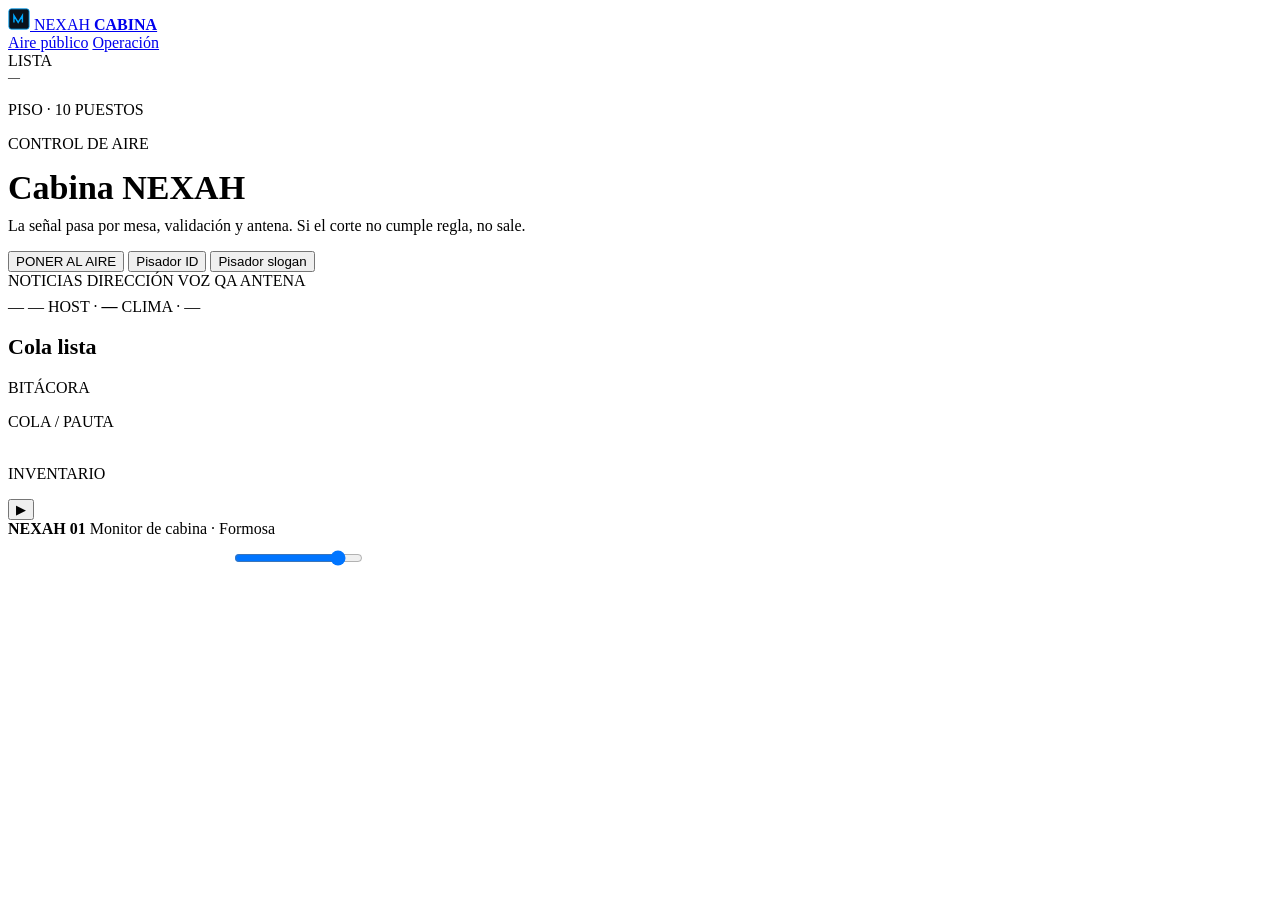
==== cabina.html @ 8bd547fc "Aire publico + cabina: radio profesional con stream 24/7 y pisadores" ====
<!DOCTYPE html>
<html lang="es-AR">
<head>
  <meta charset="utf-8" />
  <meta name="viewport" content="width=device-width, initial-scale=1" />
  <title>NEXAH Cabina — Operación</title>
  <meta name="description" content="Cabina NEXAH. Piso de operación, agentes y control de aire." />
  <link rel="preconnect" href="https://fonts.googleapis.com" />
  <link rel="preconnect" href="https://fonts.gstatic.com" crossorigin />
  <link href="https://fonts.googleapis.com/css2?family=IBM+Plex+Mono:wght@400;500;600&family=Inter:wght@400;500;600;700;800&display=swap" rel="stylesheet" />
  <link rel="stylesheet" href="css/site.css" />
</head>
<body>
  <audio id="stream" preload="none" crossorigin="anonymous"></audio>

  <header class="top">
    <a class="brand" href="index.html">
      <svg width="22" height="22" viewBox="0 0 26 26" aria-hidden="true">
        <rect x="1" y="1" width="24" height="24" rx="3" fill="#0B111A" stroke="#00A8FF"/>
        <path d="M7 17V9l5 8 5-8v8" fill="none" stroke="#00A8FF" stroke-width="1.7"/>
      </svg>
      NEXAH <b>CABINA</b>
    </a>
    <nav class="nav">
      <a href="index.html">Aire público</a>
      <a class="active" href="cabina.html">Operación</a>
    </nav>
    <div class="live-chip mono"><i></i><span id="airState">LISTA</span></div>
    <div class="mono" id="clock" style="font-size:12px;color:var(--muted)">—</div>
  </header>

  <div class="studio">
    <aside class="side">
      <p class="kicker mono">PISO · 10 PUESTOS</p>
      <div id="agents"></div>
    </aside>

    <section class="desk">
      <p class="kicker mono">CONTROL DE AIRE</p>
      <h1 style="font-size:34px;margin:6px 0 10px">Cabina NEXAH</h1>
      <p class="lead" style="margin-top:0">La señal pasa por mesa, validación y antena. Si el corte no cumple regla, no sale.</p>
      <div class="hero-actions">
        <button class="btn btn-play" data-play data-play-label type="button">PONER AL AIRE</button>
        <button class="btn btn-ghost" data-drop="NEXAH Radio. Formosa." type="button">Pisador ID</button>
        <button class="btn btn-ghost" data-drop="La radio está siempre en movimiento." type="button">Pisador slogan</button>
      </div>
      <div class="pipe mono">
        <span>NOTICIAS</span>
        <span>DIRECCIÓN</span>
        <span>VOZ</span>
        <span>QA</span>
        <span class="go">ANTENA</span>
      </div>
      <div class="nowcard" style="min-height:auto;margin:8px 0 16px">
        <div class="meta mono">
          <span id="showRange">—</span>
          <span id="showName">—</span>
          <span>HOST · <b id="showHost">—</b></span>
          <span id="wxBox">CLIMA · —</span>
        </div>
        <h2 id="nowTrack" style="font-size:22px">Cola lista</h2>
        <p class="drop-flag mono" id="dropLine"></p>
      </div>
      <p class="kicker mono">BITÁCORA</p>
      <div class="log mono" id="log"></div>
    </section>

    <aside class="rack">
      <p class="kicker mono">COLA / PAUTA</p>
      <ol id="queue" style="list-style:none;display:flex;flex-direction:column;gap:8px;margin:10px 0 18px"></ol>
      <p class="kicker mono">INVENTARIO</p>
      <div id="inv"></div>
    </aside>
  </div>

  <div class="player">
    <button class="p-btn" data-play data-play-label type="button">▶</button>
    <div class="p-copy">
      <strong>NEXAH 01</strong>
      <span>Monitor de cabina · Formosa</span>
    </div>
    <canvas class="vu" id="vu" width="220" height="28"></canvas>
    <input class="vol" id="vol" type="range" min="0" max="1" step="0.01" value="0.85" />
  </div>

  <script src="js/data.js"></script>
  <script src="js/engine.js"></script>
  <script src="js/cabina.js"></script>
</body>
</html>
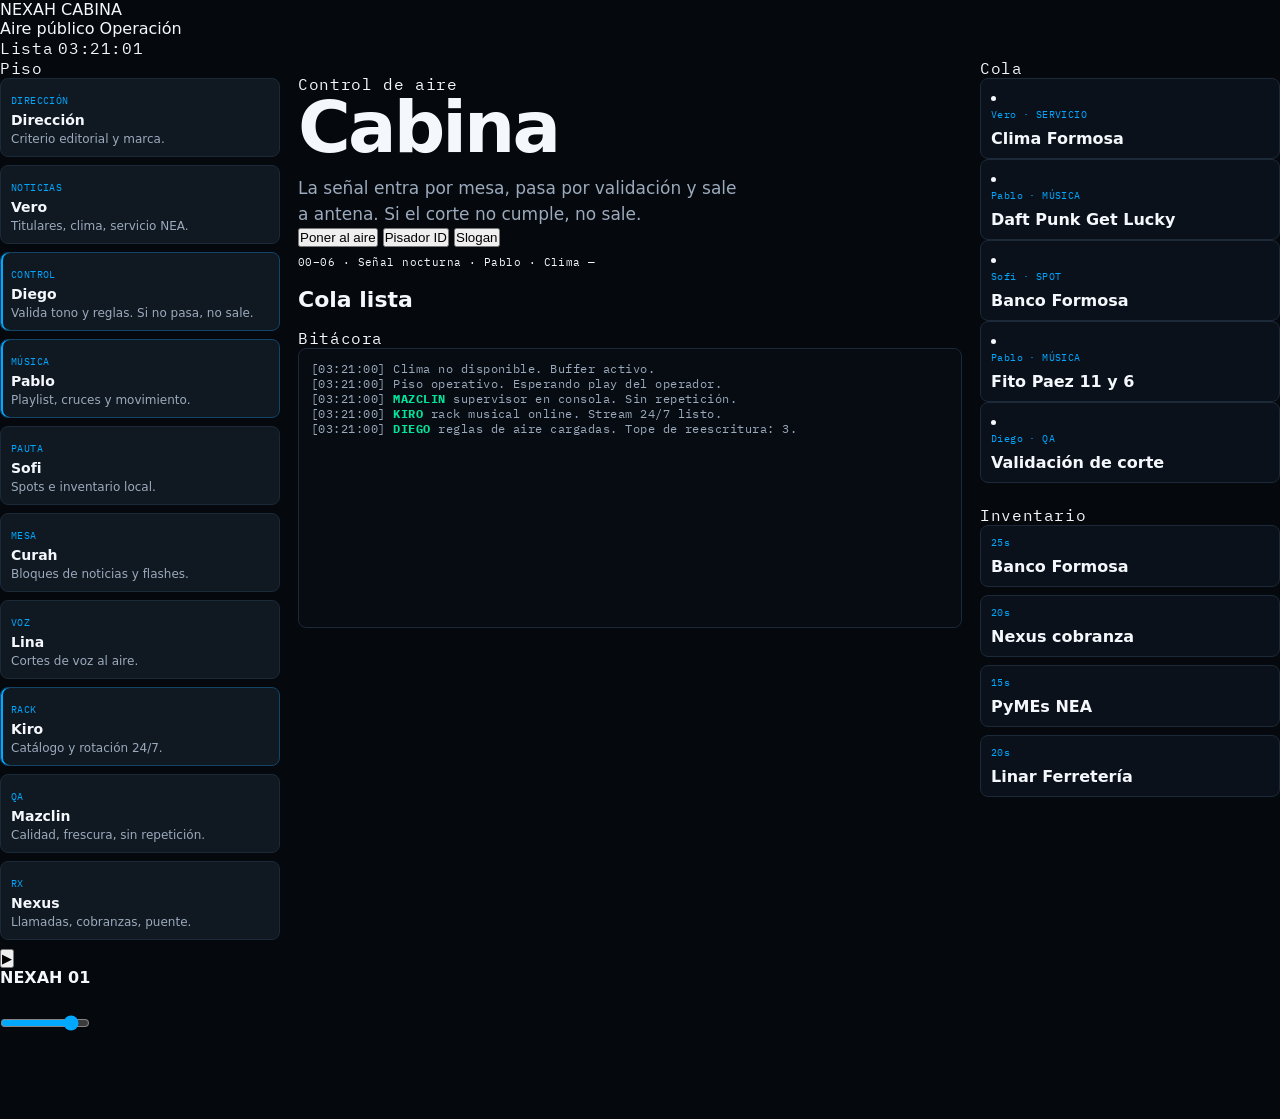
==== commit d2324e07: "Rediseño editorial: split hero, tipografía Syne, cabina de consola" ====
--- a/cabina.html
+++ b/cabina.html
@@ -3,86 +3,61 @@
 <head>
   <meta charset="utf-8" />
   <meta name="viewport" content="width=device-width, initial-scale=1" />
-  <title>NEXAH Cabina — Operación</title>
-  <meta name="description" content="Cabina NEXAH. Piso de operación, agentes y control de aire." />
+  <title>NEXAH Cabina</title>
   <link rel="preconnect" href="https://fonts.googleapis.com" />
   <link rel="preconnect" href="https://fonts.gstatic.com" crossorigin />
-  <link href="https://fonts.googleapis.com/css2?family=IBM+Plex+Mono:wght@400;500;600&family=Inter:wght@400;500;600;700;800&display=swap" rel="stylesheet" />
+  <link href="https://fonts.googleapis.com/css2?family=IBM+Plex+Mono:wght@400;500&family=Instrument+Sans:wght@400;500;600;700&family=Syne:wght@700;800&display=swap" rel="stylesheet" />
   <link rel="stylesheet" href="css/site.css" />
 </head>
 <body>
   <audio id="stream" preload="none" crossorigin="anonymous"></audio>
-
-  <header class="top">
-    <a class="brand" href="index.html">
-      <svg width="22" height="22" viewBox="0 0 26 26" aria-hidden="true">
-        <rect x="1" y="1" width="24" height="24" rx="3" fill="#0B111A" stroke="#00A8FF"/>
-        <path d="M7 17V9l5 8 5-8v8" fill="none" stroke="#00A8FF" stroke-width="1.7"/>
-      </svg>
-      NEXAH <b>CABINA</b>
-    </a>
-    <nav class="nav">
+  <header class="bar">
+    <a class="logo" href="index.html">NEXAH <span>CABINA</span></a>
+    <nav>
       <a href="index.html">Aire público</a>
-      <a class="active" href="cabina.html">Operación</a>
+      <a class="on" href="cabina.html">Operación</a>
     </nav>
-    <div class="live-chip mono"><i></i><span id="airState">LISTA</span></div>
-    <div class="mono" id="clock" style="font-size:12px;color:var(--muted)">—</div>
+    <i class="dot"></i>
+    <span class="mono clock" id="airState">Lista</span>
+    <span class="mono clock" id="clock">—</span>
   </header>
-
   <div class="studio">
-    <aside class="side">
-      <p class="kicker mono">PISO · 10 PUESTOS</p>
+    <aside class="col">
+      <p class="eyebrow mono">Piso</p>
       <div id="agents"></div>
     </aside>
-
-    <section class="desk">
-      <p class="kicker mono">CONTROL DE AIRE</p>
-      <h1 style="font-size:34px;margin:6px 0 10px">Cabina NEXAH</h1>
-      <p class="lead" style="margin-top:0">La señal pasa por mesa, validación y antena. Si el corte no cumple regla, no sale.</p>
-      <div class="hero-actions">
-        <button class="btn btn-play" data-play data-play-label type="button">PONER AL AIRE</button>
-        <button class="btn btn-ghost" data-drop="NEXAH Radio. Formosa." type="button">Pisador ID</button>
-        <button class="btn btn-ghost" data-drop="La radio está siempre en movimiento." type="button">Pisador slogan</button>
+    <section class="col desk">
+      <p class="eyebrow mono">Control de aire</p>
+      <h1>Cabina</h1>
+      <p class="lead">La señal entra por mesa, pasa por validación y sale a antena. Si el corte no cumple, no sale.</p>
+      <div class="row">
+        <button class="btn-air" data-play data-play-label type="button">Poner al aire</button>
+        <button class="chip" data-drop="NEXAH Radio. Formosa." type="button">Pisador ID</button>
+        <button class="chip" data-drop="La radio está siempre en movimiento." type="button">Slogan</button>
       </div>
-      <div class="pipe mono">
-        <span>NOTICIAS</span>
-        <span>DIRECCIÓN</span>
-        <span>VOZ</span>
-        <span>QA</span>
-        <span class="go">ANTENA</span>
-      </div>
-      <div class="nowcard" style="min-height:auto;margin:8px 0 16px">
-        <div class="meta mono">
-          <span id="showRange">—</span>
-          <span id="showName">—</span>
-          <span>HOST · <b id="showHost">—</b></span>
-          <span id="wxBox">CLIMA · —</span>
-        </div>
-        <h2 id="nowTrack" style="font-size:22px">Cola lista</h2>
-        <p class="drop-flag mono" id="dropLine"></p>
-      </div>
-      <p class="kicker mono">BITÁCORA</p>
+      <p class="mono" style="margin:8px 0 18px;font-size:11px;color:var(--mute)">
+        <span id="showRange">—</span> · <span id="showName">—</span> · <span id="showHost">—</span> · <span id="wxBox">Clima —</span>
+      </p>
+      <h2 id="nowTrack" style="font-size:22px;margin-bottom:16px">Cola lista</h2>
+      <p class="eyebrow mono">Bitácora</p>
       <div class="log mono" id="log"></div>
     </section>
-
-    <aside class="rack">
-      <p class="kicker mono">COLA / PAUTA</p>
-      <ol id="queue" style="list-style:none;display:flex;flex-direction:column;gap:8px;margin:10px 0 18px"></ol>
-      <p class="kicker mono">INVENTARIO</p>
+    <aside class="col">
+      <p class="eyebrow mono">Cola</p>
+      <div id="queue"></div>
+      <p class="eyebrow mono" style="margin-top:22px">Inventario</p>
       <div id="inv"></div>
     </aside>
   </div>
-
-  <div class="player">
-    <button class="p-btn" data-play data-play-label type="button">▶</button>
-    <div class="p-copy">
+  <div class="dock">
+    <button class="dock-play" data-play data-play-label type="button">▶</button>
+    <div>
       <strong>NEXAH 01</strong>
-      <span>Monitor de cabina · Formosa</span>
+      <span id="dropLine"></span>
     </div>
-    <canvas class="vu" id="vu" width="220" height="28"></canvas>
+    <canvas id="vu" width="240" height="22"></canvas>
     <input class="vol" id="vol" type="range" min="0" max="1" step="0.01" value="0.85" />
   </div>
-
   <script src="js/data.js"></script>
   <script src="js/engine.js"></script>
   <script src="js/cabina.js"></script>
--- a/css/site.css
+++ b/css/site.css
@@ -0,0 +1,107 @@
+:root {
+  --bg: #05080D;
+  --surface: #0B111A;
+  --raised: #101822;
+  --border: #1B2938;
+  --text: #F4F8FC;
+  --muted: #9BAABC;
+  --dim: #647487;
+  --blue: #00A8FF;
+  --green: #00E59B;
+  --danger: #FF4D5E;
+  --warn: #FFB020;
+}
+* { box-sizing: border-box; margin: 0; padding: 0; }
+html, body { background: var(--bg); color: var(--text); font-family: Inter, system-ui, sans-serif; }
+body { min-height: 100vh; padding-bottom: 84px; }
+a { color: inherit; text-decoration: none; }
+img { max-width: 100%; display: block; }
+.mono { font-family: "IBM Plex Mono", ui-monospace, monospace; letter-spacing: .04em; }
+.wrap { width: min(1180px, calc(100% - 32px)); margin: 0 auto; }
+.top {
+  position: sticky; top: 0; z-index: 20;
+  display: flex; align-items: center; gap: 24px;
+  height: 64px; padding: 0 20px;
+  background: rgba(5,8,13,.92); backdrop-filter: blur(12px);
+  border-bottom: 1px solid var(--border);
+}
+.brand { display: flex; align-items: center; gap: 10px; font-weight: 700; }
+.brand b { color: var(--blue); font-weight: 700; }
+.nav { display: flex; gap: 22px; margin-left: auto; font-size: 13px; color: var(--muted); }
+.nav a:hover, .nav a.active { color: var(--text); }
+.live-chip { display: flex; align-items: center; gap: 8px; font-size: 11px; color: var(--green); }
+.live-chip i {
+  width: 8px; height: 8px; border-radius: 50%; background: var(--green);
+  box-shadow: 0 0 0 0 rgba(0,229,155,.6); animation: pulse 1.6s infinite;
+}
+body:not(.is-live) .live-chip { color: var(--muted); }
+body:not(.is-live) .live-chip i { background: var(--dim); animation: none; box-shadow: none; }
+@keyframes pulse { 70% { box-shadow: 0 0 0 8px transparent; } }
+.hero { display: grid; grid-template-columns: 1.2fr .8fr; gap: 28px; padding: 36px 0 28px; }
+.kicker { color: var(--blue); font-size: 11px; margin-bottom: 10px; }
+h1 { font-size: clamp(36px, 6vw, 72px); line-height: .92; letter-spacing: -.04em; }
+.lead { color: var(--muted); font-size: 17px; line-height: 1.5; max-width: 42ch; margin-top: 16px; }
+.hero-actions { display: flex; gap: 10px; margin-top: 22px; }
+.btn { border: 0; cursor: pointer; border-radius: 6px; padding: 12px 16px; font-weight: 650; font-size: 13px; }
+.btn-play { background: var(--blue); color: #041018; }
+.btn-ghost { background: transparent; color: var(--text); border: 1px solid var(--border); }
+.nowcard {
+  background: var(--surface); border: 1px solid var(--border); border-radius: 10px;
+  padding: 18px; min-height: 280px; display: flex; flex-direction: column; gap: 14px;
+}
+.art {
+  height: 160px; border-radius: 8px; overflow: hidden;
+  background: linear-gradient(135deg, #0b2233, #071018 60%, #123); position: relative;
+}
+.art img { width: 100%; height: 100%; object-fit: cover; opacity: .85; }
+.art .badge {
+  position: absolute; left: 10px; top: 10px; background: #041018cc; border: 1px solid var(--border);
+  font-size: 10px; padding: 4px 7px; border-radius: 4px; color: var(--green);
+}
+.nowcard h2 { font-size: 26px; letter-spacing: -.03em; }
+.meta { color: var(--muted); font-size: 12px; display: flex; gap: 12px; flex-wrap: wrap; }
+.strip { display: grid; grid-template-columns: repeat(6, 1fr); gap: 8px; padding: 8px 0 28px; }
+.slot { background: var(--surface); border: 1px solid var(--border); border-radius: 8px; padding: 12px; }
+.slot.active { border-color: var(--blue); }
+.slot small { color: var(--dim); font-size: 10px; }
+.slot b { display: block; margin: 6px 0 2px; font-size: 13px; }
+.slot span { color: var(--muted); font-size: 12px; }
+.sec { padding: 18px 0 34px; }
+.sec h3 { font-size: 22px; margin: 6px 0 16px; }
+.grid { display: grid; grid-template-columns: repeat(4, 1fr); gap: 12px; }
+.card { background: var(--surface); border: 1px solid var(--border); border-radius: 8px; padding: 16px; }
+.card .tag { color: var(--blue); font-size: 10px; margin-bottom: 8px; }
+.card p { color: var(--muted); font-size: 13px; line-height: 1.45; margin-top: 8px; }
+.player {
+  position: fixed; left: 0; right: 0; bottom: 0; z-index: 30;
+  height: 76px; display: flex; align-items: center; gap: 16px;
+  padding: 0 18px; background: #070b12; border-top: 1px solid var(--border);
+}
+.p-btn { width: 46px; height: 46px; border-radius: 8px; border: 0; background: var(--blue); color: #041018; font-weight: 800; cursor: pointer; }
+.p-copy strong { display: block; font-size: 14px; }
+.p-copy span { color: var(--muted); font-size: 12px; }
+.vu { margin-left: auto; }
+#vu { width: 220px; height: 28px; display: block; }
+.vol { width: 90px; accent-color: var(--blue); }
+.drop-flag { color: var(--warn); font-size: 11px; min-width: 180px; }
+.studio { display: grid; grid-template-columns: 280px 1fr 300px; min-height: calc(100vh - 140px); }
+.side, .rack { background: var(--surface); border-right: 1px solid var(--border); padding: 16px; }
+.rack { border-right: 0; border-left: 1px solid var(--border); }
+.desk { padding: 16px 18px; }
+.agent { border: 1px solid var(--border); border-radius: 8px; padding: 10px; margin-bottom: 8px; background: var(--raised); }
+.agent.on { border-color: #146; box-shadow: inset 2px 0 0 var(--blue); }
+.agent code { color: var(--blue); font-size: 10px; }
+.agent h4 { font-size: 14px; margin: 4px 0; }
+.agent p { color: var(--muted); font-size: 12px; }
+.log { height: 280px; overflow: auto; background: #070b12; border: 1px solid var(--border); border-radius: 8px; padding: 12px; font-size: 12px; color: var(--muted); }
+.log b { color: var(--green); }
+.pipe { display: flex; gap: 8px; margin: 14px 0; flex-wrap: wrap; }
+.pipe span { border: 1px solid var(--border); border-radius: 99px; padding: 6px 10px; font-size: 11px; color: var(--muted); }
+.pipe span.go { color: var(--green); border-color: #145; }
+footer { border-top: 1px solid var(--border); color: var(--dim); font-size: 12px; padding: 22px 0 30px; display: flex; justify-content: space-between; }
+@media (max-width: 980px) {
+  .hero, .studio, .grid, .strip { grid-template-columns: 1fr; }
+  .nav { display: none; }
+  #vu { width: 120px; }
+  .player { gap: 10px; }
+}
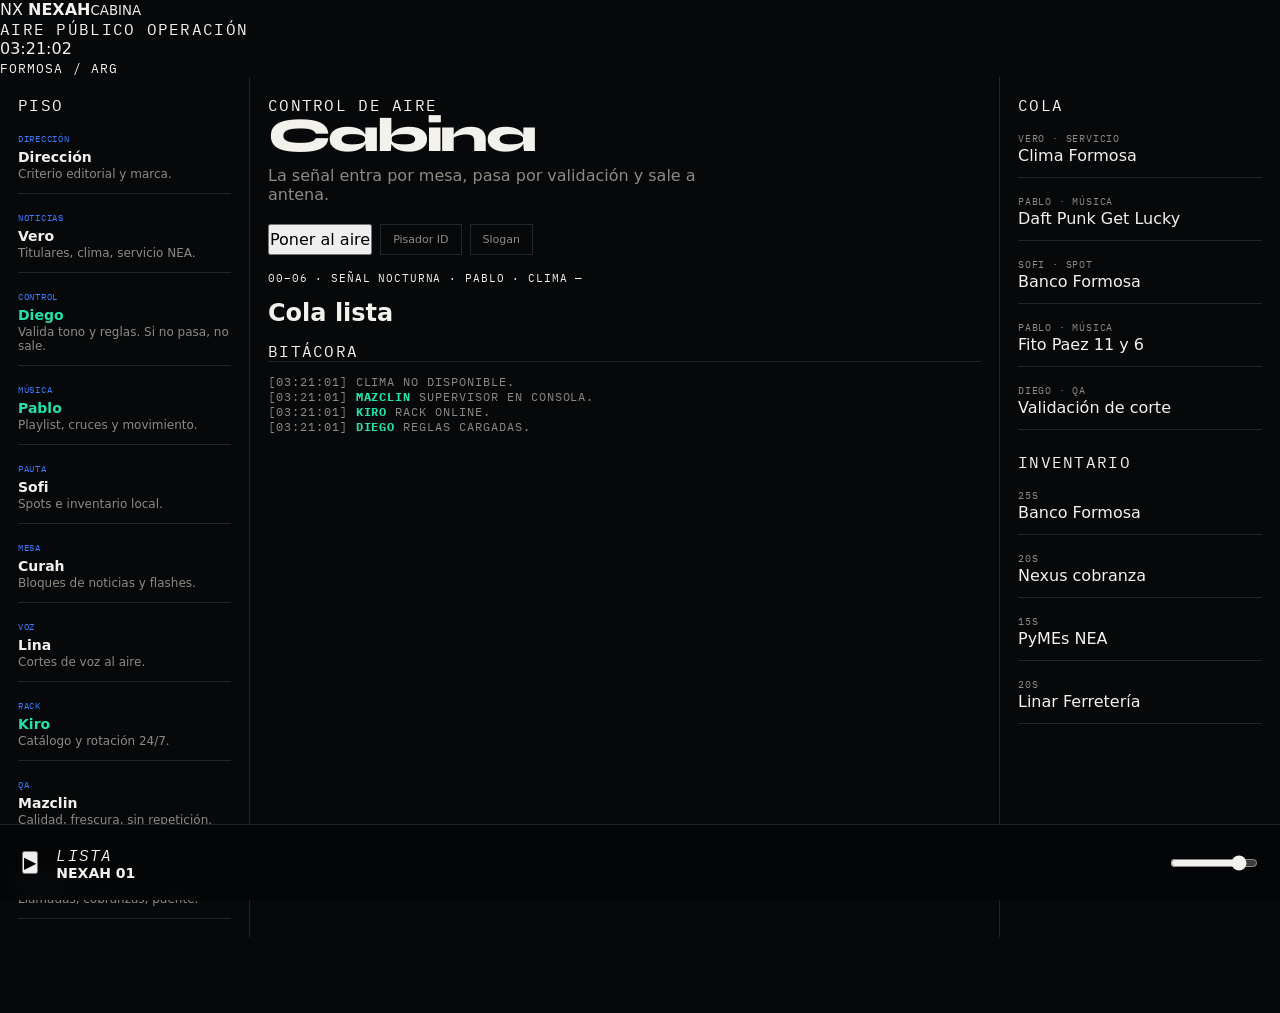
==== commit ff55d3b8: "Upgrade sobre plantilla NEXAH Radio: stream, pisadores y cabina" ====
--- a/cabina.html
+++ b/cabina.html
@@ -3,59 +3,64 @@
 <head>
   <meta charset="utf-8" />
   <meta name="viewport" content="width=device-width, initial-scale=1" />
-  <title>NEXAH Cabina</title>
+  <title>NEXAH Cabina · Operación</title>
   <link rel="preconnect" href="https://fonts.googleapis.com" />
   <link rel="preconnect" href="https://fonts.gstatic.com" crossorigin />
-  <link href="https://fonts.googleapis.com/css2?family=IBM+Plex+Mono:wght@400;500&family=Instrument+Sans:wght@400;500;600;700&family=Syne:wght@700;800&display=swap" rel="stylesheet" />
+  <link href="https://fonts.googleapis.com/css2?family=Syne:wght@600;700;800&family=Space+Grotesk:wght@400;500;600;700&family=IBM+Plex+Mono:wght@400;500&display=swap" rel="stylesheet" />
   <link rel="stylesheet" href="css/site.css" />
 </head>
 <body>
   <audio id="stream" preload="none" crossorigin="anonymous"></audio>
-  <header class="bar">
-    <a class="logo" href="index.html">NEXAH <span>CABINA</span></a>
-    <nav>
+  <header class="top">
+    <a class="brand" href="index.html">
+      <span class="nx">NX</span>
+      <span><b>NEXAH</b><small>CABINA</small></span>
+    </a>
+    <nav class="mono">
       <a href="index.html">Aire público</a>
-      <a class="on" href="cabina.html">Operación</a>
+      <a href="cabina.html">Operación</a>
     </nav>
-    <i class="dot"></i>
-    <span class="mono clock" id="airState">Lista</span>
-    <span class="mono clock" id="clock">—</span>
+    <div class="clockbox">
+      <div id="clock">—</div>
+      <small class="mono">Formosa / Arg</small>
+    </div>
   </header>
   <div class="studio">
     <aside class="col">
-      <p class="eyebrow mono">Piso</p>
+      <p class="k mono">Piso</p>
       <div id="agents"></div>
     </aside>
     <section class="col desk">
-      <p class="eyebrow mono">Control de aire</p>
+      <p class="k mono">Control de aire</p>
       <h1>Cabina</h1>
-      <p class="lead">La señal entra por mesa, pasa por validación y sale a antena. Si el corte no cumple, no sale.</p>
-      <div class="row">
-        <button class="btn-air" data-play data-play-label type="button">Poner al aire</button>
+      <p class="lead">La señal entra por mesa, pasa por validación y sale a antena.</p>
+      <div style="display:flex;gap:8px;flex-wrap:wrap;margin:16px 0">
+        <button class="air" data-play data-play-label type="button">Poner al aire</button>
         <button class="chip" data-drop="NEXAH Radio. Formosa." type="button">Pisador ID</button>
         <button class="chip" data-drop="La radio está siempre en movimiento." type="button">Slogan</button>
       </div>
-      <p class="mono" style="margin:8px 0 18px;font-size:11px;color:var(--mute)">
+      <p class="mono" style="font-size:11px;color:var(--mut)">
         <span id="showRange">—</span> · <span id="showName">—</span> · <span id="showHost">—</span> · <span id="wxBox">Clima —</span>
       </p>
-      <h2 id="nowTrack" style="font-size:22px;margin-bottom:16px">Cola lista</h2>
-      <p class="eyebrow mono">Bitácora</p>
+      <h2 id="nowTrack" style="margin:14px 0">Cola lista</h2>
+      <p class="k mono">Bitácora</p>
       <div class="log mono" id="log"></div>
     </section>
     <aside class="col">
-      <p class="eyebrow mono">Cola</p>
+      <p class="k mono">Cola</p>
       <div id="queue"></div>
-      <p class="eyebrow mono" style="margin-top:22px">Inventario</p>
+      <p class="k mono" style="margin-top:22px">Inventario</p>
       <div id="inv"></div>
     </aside>
   </div>
   <div class="dock">
-    <button class="dock-play" data-play data-play-label type="button">▶</button>
+    <button class="dplay" data-play data-play-label type="button">▶</button>
     <div>
+      <em class="mono" id="airState">Lista</em>
       <strong>NEXAH 01</strong>
       <span id="dropLine"></span>
     </div>
-    <canvas id="vu" width="240" height="22"></canvas>
+    <canvas id="vu" width="280" height="26"></canvas>
     <input class="vol" id="vol" type="range" min="0" max="1" step="0.01" value="0.85" />
   </div>
   <script src="js/data.js"></script>
--- a/css/site.css
+++ b/css/site.css
@@ -1,107 +1,90 @@
 :root {
-  --bg: #05080D;
-  --surface: #0B111A;
-  --raised: #101822;
-  --border: #1B2938;
-  --text: #F4F8FC;
-  --muted: #9BAABC;
-  --dim: #647487;
-  --blue: #00A8FF;
-  --green: #00E59B;
-  --danger: #FF4D5E;
-  --warn: #FFB020;
+  --bg: #07080a;
+  --ink: #f3f1ec;
+  --mute: #8d8a84;
+  --line: #22252b;
+  --blue: #3d7cff;
+  --live: #ff3b2f;
+  --ok: #27e0a3;
 }
 * { box-sizing: border-box; margin: 0; padding: 0; }
-html, body { background: var(--bg); color: var(--text); font-family: Inter, system-ui, sans-serif; }
-body { min-height: 100vh; padding-bottom: 84px; }
+html, body { background: var(--bg); color: var(--ink); font-family: "Instrument Sans", Inter, system-ui, sans-serif; }
+body { min-height: 100vh; }
 a { color: inherit; text-decoration: none; }
-img { max-width: 100%; display: block; }
-.mono { font-family: "IBM Plex Mono", ui-monospace, monospace; letter-spacing: .04em; }
-.wrap { width: min(1180px, calc(100% - 32px)); margin: 0 auto; }
-.top {
-  position: sticky; top: 0; z-index: 20;
-  display: flex; align-items: center; gap: 24px;
-  height: 64px; padding: 0 20px;
-  background: rgba(5,8,13,.92); backdrop-filter: blur(12px);
-  border-bottom: 1px solid var(--border);
+button { font: inherit; }
+img { display: block; width: 100%; height: 100%; object-fit: cover; }
+.mono { font-family: "IBM Plex Mono", ui-monospace, monospace; letter-spacing: .08em; text-transform: uppercase; }
+.bar { height: 56px; display: flex; align-items: center; gap: 28px; padding: 0 28px; border-bottom: 1px solid var(--line); }
+.logo { font-weight: 700; letter-spacing: .16em; font-size: 13px; }
+.logo span { color: var(--blue); }
+.bar nav { margin-left: auto; display: flex; gap: 22px; font-size: 12px; color: var(--mute); }
+.bar nav a.on, .bar nav a:hover { color: var(--ink); }
+.dot { width: 7px; height: 7px; border-radius: 50%; background: var(--mute); }
+body.is-live .dot { background: var(--live); box-shadow: 0 0 0 4px #ff3b2f22; }
+.clock { font-size: 11px; color: var(--mute); }
+.stage { display: grid; grid-template-columns: 1.05fr .95fr; min-height: calc(100vh - 132px); }
+.stage-copy { padding: 72px 56px 40px; display: flex; flex-direction: column; justify-content: space-between; }
+.eyebrow { font-size: 11px; color: var(--mute); margin-bottom: 22px; }
+h1 { font-family: "Syne", sans-serif; font-size: clamp(52px, 8vw, 104px); line-height: .86; letter-spacing: -.06em; font-weight: 800; }
+h1 i { font-style: normal; color: var(--blue); }
+.sub { max-width: 28ch; color: var(--mute); font-size: 16px; line-height: 1.45; margin-top: 22px; }
+.cta-row { display: flex; align-items: center; gap: 16px; margin-top: 36px; }
+.play-xl { width: 86px; height: 86px; border-radius: 50%; border: 0; background: var(--ink); color: #07080a; font-size: 28px; cursor: pointer; }
+.play-xl:hover { background: var(--blue); color: #fff; }
+.cta-meta { font-size: 13px; color: var(--mute); }
+.cta-meta b { display: block; color: var(--ink); font-size: 15px; font-weight: 650; margin-bottom: 4px; }
+.stage-art { position: relative; overflow: hidden; background: #101216; }
+.stage-art img { filter: saturate(.85) contrast(1.05); }
+.art-shade { position: absolute; inset: 0; background: linear-gradient(180deg, transparent 30%, #07080ad9 100%); }
+.art-info { position: absolute; left: 28px; right: 28px; bottom: 28px; }
+.art-info .live { display: inline-flex; align-items: center; gap: 8px; font-size: 10px; color: var(--live); margin-bottom: 10px; }
+.art-info h2 { font-family: "Syne", sans-serif; font-size: 42px; letter-spacing: -.04em; line-height: .95; }
+.art-info p { color: #c9c6bf; margin-top: 8px; font-size: 14px; }
+.rail { display: grid; grid-template-columns: 180px 1fr; border-top: 1px solid var(--line); }
+.rail-label { padding: 22px 28px; font-size: 11px; color: var(--mute); border-right: 1px solid var(--line); }
+.shows { display: grid; grid-template-columns: repeat(6, 1fr); }
+.show { padding: 22px 16px; border-right: 1px solid var(--line); min-height: 118px; }
+.show:last-child { border-right: 0; }
+.show.on { background: #0d1016; }
+.show small { display: block; color: var(--mute); font-size: 10px; margin-bottom: 10px; }
+.show b { display: block; font-size: 15px; letter-spacing: -.02em; }
+.show em { display: block; margin-top: 6px; font-style: normal; color: var(--mute); font-size: 12px; }
+.block { padding: 48px 56px 80px; }
+.block h3 { font-family: "Syne", sans-serif; font-size: 28px; margin: 8px 0 22px; }
+.news { display: grid; grid-template-columns: 1.4fr 1fr 1fr; gap: 1px; background: var(--line); border: 1px solid var(--line); }
+.news article { background: var(--bg); padding: 22px; min-height: 160px; }
+.news .tag { font-size: 10px; color: var(--blue); margin-bottom: 12px; }
+.news h4 { font-size: 20px; letter-spacing: -.03em; line-height: 1.15; }
+.news p { color: var(--mute); margin-top: 10px; font-size: 14px; line-height: 1.4; }
+.dock { position: sticky; bottom: 0; height: 76px; display: grid; grid-template-columns: auto 1fr auto auto; align-items: center; gap: 18px; padding: 0 22px; background: #050607ee; border-top: 1px solid var(--line); backdrop-filter: blur(10px); }
+.dock-play { width: 44px; height: 44px; border: 0; border-radius: 50%; background: var(--ink); color: #07080a; cursor: pointer; font-size: 16px; }
+.dock strong { display: block; font-size: 14px; }
+.dock span { color: var(--mute); font-size: 12px; }
+#vu { width: 240px; height: 22px; }
+.vol { width: 88px; accent-color: var(--ink); }
+#dropLine { color: var(--blue); font-size: 11px; min-width: 160px; }
+.studio { display: grid; grid-template-columns: 250px 1fr 280px; min-height: calc(100vh - 56px); }
+.col { border-right: 1px solid var(--line); padding: 18px; overflow: auto; }
+.col:last-child { border-right: 0; }
+.agent { padding: 12px 0; border-bottom: 1px solid var(--line); }
+.agent code { font-size: 9px; color: var(--blue); }
+.agent h4 { font-size: 14px; margin: 3px 0 2px; }
+.agent p { color: var(--mute); font-size: 12px; }
+.agent.on h4 { color: var(--ok); }
+.desk h1 { font-size: 48px; }
+.desk .lead { color: var(--mute); max-width: 46ch; margin: 10px 0 20px; }
+.row { display: flex; gap: 8px; flex-wrap: wrap; margin-bottom: 18px; }
+.chip { border: 1px solid var(--line); padding: 8px 12px; font-size: 11px; color: var(--mute); background: transparent; cursor: pointer; }
+.btn-air { background: var(--ink); color: #07080a; border: 0; padding: 12px 16px; cursor: pointer; font-weight: 700; }
+.log { height: 240px; overflow: auto; border-top: 1px solid var(--line); padding-top: 12px; font-size: 12px; color: var(--mute); }
+.log b { color: var(--ok); }
+.q { padding: 12px 0; border-bottom: 1px solid var(--line); }
+.q small { color: var(--mute); font-size: 10px; }
+@media (max-width: 980px) {
+  .stage, .studio, .rail, .shows, .news { grid-template-columns: 1fr; }
+  .stage-copy { padding: 36px 20px; }
+  .block { padding: 28px 20px 90px; }
+  .bar nav { display: none; }
+  h1 { font-size: 56px; }
+  #vu { width: 90px; }
 }
-.brand { display: flex; align-items: center; gap: 10px; font-weight: 700; }
-.brand b { color: var(--blue); font-weight: 700; }
-.nav { display: flex; gap: 22px; margin-left: auto; font-size: 13px; color: var(--muted); }
-.nav a:hover, .nav a.active { color: var(--text); }
-.live-chip { display: flex; align-items: center; gap: 8px; font-size: 11px; color: var(--green); }
-.live-chip i {
-  width: 8px; height: 8px; border-radius: 50%; background: var(--green);
-  box-shadow: 0 0 0 0 rgba(0,229,155,.6); animation: pulse 1.6s infinite;
-}
-body:not(.is-live) .live-chip { color: var(--muted); }
-body:not(.is-live) .live-chip i { background: var(--dim); animation: none; box-shadow: none; }
-@keyframes pulse { 70% { box-shadow: 0 0 0 8px transparent; } }
-.hero { display: grid; grid-template-columns: 1.2fr .8fr; gap: 28px; padding: 36px 0 28px; }
-.kicker { color: var(--blue); font-size: 11px; margin-bottom: 10px; }
-h1 { font-size: clamp(36px, 6vw, 72px); line-height: .92; letter-spacing: -.04em; }
-.lead { color: var(--muted); font-size: 17px; line-height: 1.5; max-width: 42ch; margin-top: 16px; }
-.hero-actions { display: flex; gap: 10px; margin-top: 22px; }
-.btn { border: 0; cursor: pointer; border-radius: 6px; padding: 12px 16px; font-weight: 650; font-size: 13px; }
-.btn-play { background: var(--blue); color: #041018; }
-.btn-ghost { background: transparent; color: var(--text); border: 1px solid var(--border); }
-.nowcard {
-  background: var(--surface); border: 1px solid var(--border); border-radius: 10px;
-  padding: 18px; min-height: 280px; display: flex; flex-direction: column; gap: 14px;
-}
-.art {
-  height: 160px; border-radius: 8px; overflow: hidden;
-  background: linear-gradient(135deg, #0b2233, #071018 60%, #123); position: relative;
-}
-.art img { width: 100%; height: 100%; object-fit: cover; opacity: .85; }
-.art .badge {
-  position: absolute; left: 10px; top: 10px; background: #041018cc; border: 1px solid var(--border);
-  font-size: 10px; padding: 4px 7px; border-radius: 4px; color: var(--green);
-}
-.nowcard h2 { font-size: 26px; letter-spacing: -.03em; }
-.meta { color: var(--muted); font-size: 12px; display: flex; gap: 12px; flex-wrap: wrap; }
-.strip { display: grid; grid-template-columns: repeat(6, 1fr); gap: 8px; padding: 8px 0 28px; }
-.slot { background: var(--surface); border: 1px solid var(--border); border-radius: 8px; padding: 12px; }
-.slot.active { border-color: var(--blue); }
-.slot small { color: var(--dim); font-size: 10px; }
-.slot b { display: block; margin: 6px 0 2px; font-size: 13px; }
-.slot span { color: var(--muted); font-size: 12px; }
-.sec { padding: 18px 0 34px; }
-.sec h3 { font-size: 22px; margin: 6px 0 16px; }
-.grid { display: grid; grid-template-columns: repeat(4, 1fr); gap: 12px; }
-.card { background: var(--surface); border: 1px solid var(--border); border-radius: 8px; padding: 16px; }
-.card .tag { color: var(--blue); font-size: 10px; margin-bottom: 8px; }
-.card p { color: var(--muted); font-size: 13px; line-height: 1.45; margin-top: 8px; }
-.player {
-  position: fixed; left: 0; right: 0; bottom: 0; z-index: 30;
-  height: 76px; display: flex; align-items: center; gap: 16px;
-  padding: 0 18px; background: #070b12; border-top: 1px solid var(--border);
-}
-.p-btn { width: 46px; height: 46px; border-radius: 8px; border: 0; background: var(--blue); color: #041018; font-weight: 800; cursor: pointer; }
-.p-copy strong { display: block; font-size: 14px; }
-.p-copy span { color: var(--muted); font-size: 12px; }
-.vu { margin-left: auto; }
-#vu { width: 220px; height: 28px; display: block; }
-.vol { width: 90px; accent-color: var(--blue); }
-.drop-flag { color: var(--warn); font-size: 11px; min-width: 180px; }
-.studio { display: grid; grid-template-columns: 280px 1fr 300px; min-height: calc(100vh - 140px); }
-.side, .rack { background: var(--surface); border-right: 1px solid var(--border); padding: 16px; }
-.rack { border-right: 0; border-left: 1px solid var(--border); }
-.desk { padding: 16px 18px; }
-.agent { border: 1px solid var(--border); border-radius: 8px; padding: 10px; margin-bottom: 8px; background: var(--raised); }
-.agent.on { border-color: #146; box-shadow: inset 2px 0 0 var(--blue); }
-.agent code { color: var(--blue); font-size: 10px; }
-.agent h4 { font-size: 14px; margin: 4px 0; }
-.agent p { color: var(--muted); font-size: 12px; }
-.log { height: 280px; overflow: auto; background: #070b12; border: 1px solid var(--border); border-radius: 8px; padding: 12px; font-size: 12px; color: var(--muted); }
-.log b { color: var(--green); }
-.pipe { display: flex; gap: 8px; margin: 14px 0; flex-wrap: wrap; }
-.pipe span { border: 1px solid var(--border); border-radius: 99px; padding: 6px 10px; font-size: 11px; color: var(--muted); }
-.pipe span.go { color: var(--green); border-color: #145; }
-footer { border-top: 1px solid var(--border); color: var(--dim); font-size: 12px; padding: 22px 0 30px; display: flex; justify-content: space-between; }
-@media (max-width: 980px) {
-  .hero, .studio, .grid, .strip { grid-template-columns: 1fr; }
-  .nav { display: none; }
-  #vu { width: 120px; }
-  .player { gap: 10px; }
-}
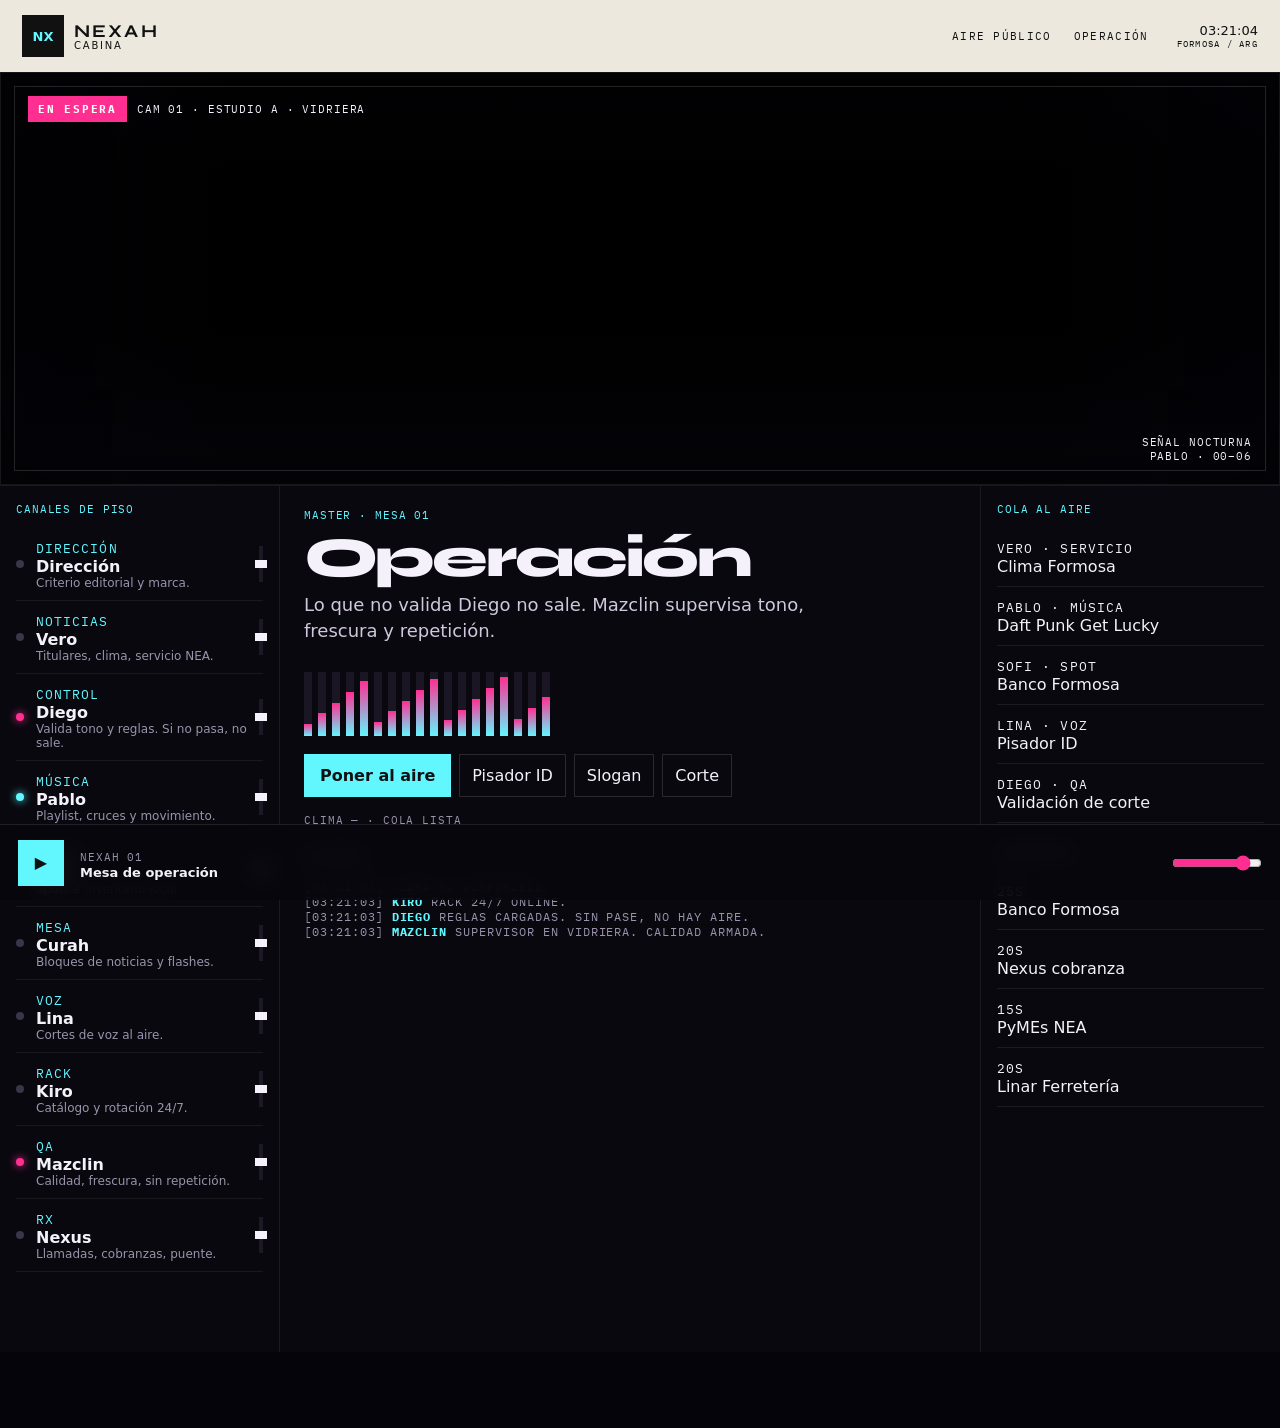
==== commit 608773d3: "Cabina mesa de operación con vidriera al estudio" ====
--- a/cabina.html
+++ b/cabina.html
@@ -3,11 +3,12 @@
 <head>
   <meta charset="utf-8" />
   <meta name="viewport" content="width=device-width, initial-scale=1" />
-  <title>NEXAH Cabina · Operación</title>
+  <title>NEXAH Cabina · Mesa de operación</title>
   <link rel="preconnect" href="https://fonts.googleapis.com" />
   <link rel="preconnect" href="https://fonts.gstatic.com" crossorigin />
   <link href="https://fonts.googleapis.com/css2?family=Syne:wght@600;700;800&family=Space+Grotesk:wght@400;500;600;700&family=IBM+Plex+Mono:wght@400;500&display=swap" rel="stylesheet" />
   <link rel="stylesheet" href="css/site.css" />
+  <link rel="stylesheet" href="css/cabina.css" />
 </head>
 <body>
   <audio id="stream" preload="none" crossorigin="anonymous"></audio>
@@ -25,39 +26,54 @@
       <small class="mono">Formosa / Arg</small>
     </div>
   </header>
-  <div class="studio">
-    <aside class="col">
-      <p class="k mono">Piso</p>
-      <div id="agents"></div>
-    </aside>
-    <section class="col desk">
-      <p class="k mono">Control de aire</p>
-      <h1>Cabina</h1>
-      <p class="lead">La señal entra por mesa, pasa por validación y sale a antena.</p>
-      <div style="display:flex;gap:8px;flex-wrap:wrap;margin:16px 0">
-        <button class="air" data-play data-play-label type="button">Poner al aire</button>
-        <button class="chip" data-drop="NEXAH Radio. Formosa." type="button">Pisador ID</button>
-        <button class="chip" data-drop="La radio está siempre en movimiento." type="button">Slogan</button>
+  <div class="room">
+    <section class="glass">
+      <video id="studioCam" autoplay muted loop playsinline
+        poster="https://images.unsplash.com/photo-1598488035139-bdbb2231ce04?auto=format&fit=crop&w=1600&q=80"
+        src="https://assets.mixkit.co/videos/52189/52189-720.mp4"></video>
+      <div class="glass-frame"></div>
+      <div class="stamp">
+        <b class="mono" id="airState">EN ESPERA</b>
+        <span class="mono">CAM 01 · ESTUDIO A · VIDRIERA</span>
       </div>
-      <p class="mono" style="font-size:11px;color:var(--mut)">
-        <span id="showRange">—</span> · <span id="showName">—</span> · <span id="showHost">—</span> · <span id="wxBox">Clima —</span>
-      </p>
-      <h2 id="nowTrack" style="margin:14px 0">Cola lista</h2>
-      <p class="k mono">Bitácora</p>
-      <div class="log mono" id="log"></div>
+      <div class="glass-meta mono">
+        <div id="showName">Sonido NEXAH</div>
+        <div><span id="showHost">—</span> · <span id="showRange">—</span></div>
+      </div>
     </section>
-    <aside class="col">
-      <p class="k mono">Cola</p>
-      <div id="queue"></div>
-      <p class="k mono" style="margin-top:22px">Inventario</p>
-      <div id="inv"></div>
-    </aside>
+    <section class="console">
+      <aside class="ch">
+        <p class="k mono">Canales de piso</p>
+        <div id="agents"></div>
+      </aside>
+      <div class="master">
+        <p class="k mono">Master · Mesa 01</p>
+        <h1>Operación</h1>
+        <p class="lead" style="margin-top:10px">Lo que no valida Diego no sale. Mazclin supervisa tono, frescura y repetición.</p>
+        <div class="vu-row" id="faders"></div>
+        <div class="ops">
+          <button class="air" data-play data-play-label type="button">Poner al aire</button>
+          <button class="chip" data-drop="NEXAH Radio. Formosa." type="button">Pisador ID</button>
+          <button class="chip" data-drop="La radio está siempre en movimiento." type="button">Slogan</button>
+          <button class="chip" data-drop="Estás en NEXAH. Señal continua." type="button">Corte</button>
+        </div>
+        <p class="mono" style="font-size:11px;color:var(--mut)"><span id="wxBox">Clima —</span> · <span id="nowTrack">Cola lista</span></p>
+        <p class="k mono" style="margin-top:22px">Bitácora</p>
+        <div class="log mono" id="log"></div>
+      </div>
+      <aside class="side">
+        <p class="k mono">Cola al aire</p>
+        <div id="queue"></div>
+        <p class="k mono" style="margin-top:22px">Inventario</p>
+        <div id="inv"></div>
+      </aside>
+    </section>
   </div>
   <div class="dock">
     <button class="dplay" data-play data-play-label type="button">▶</button>
     <div>
-      <em class="mono" id="airState">Lista</em>
-      <strong>NEXAH 01</strong>
+      <em class="mono">NEXAH 01</em>
+      <strong>Mesa de operación</strong>
       <span id="dropLine"></span>
     </div>
     <canvas id="vu" width="280" height="26"></canvas>
--- a/css/site.css
+++ b/css/site.css
@@ -1,90 +1,83 @@
 :root {
-  --bg: #07080a;
-  --ink: #f3f1ec;
-  --mute: #8d8a84;
-  --line: #22252b;
-  --blue: #3d7cff;
-  --live: #ff3b2f;
-  --ok: #27e0a3;
+  --ink: #05040a;
+  --abyss: #0b0812;
+  --panel: #110d1b;
+  --cream: #ece8de;
+  --neon: #62f6ff;
+  --mag: #ff2e91;
+  --snow: #f4f1fb;
+  --mut: #9a93ab;
+  --line: #2a2436;
 }
 * { box-sizing: border-box; margin: 0; padding: 0; }
-html, body { background: var(--bg); color: var(--ink); font-family: "Instrument Sans", Inter, system-ui, sans-serif; }
+html, body { background: var(--ink); color: var(--snow); font-family: "Space Grotesk", system-ui, sans-serif; }
 body { min-height: 100vh; }
 a { color: inherit; text-decoration: none; }
-button { font: inherit; }
-img { display: block; width: 100%; height: 100%; object-fit: cover; }
+button, input { font: inherit; }
+img { display: block; max-width: 100%; }
 .mono { font-family: "IBM Plex Mono", ui-monospace, monospace; letter-spacing: .08em; text-transform: uppercase; }
-.bar { height: 56px; display: flex; align-items: center; gap: 28px; padding: 0 28px; border-bottom: 1px solid var(--line); }
-.logo { font-weight: 700; letter-spacing: .16em; font-size: 13px; }
-.logo span { color: var(--blue); }
-.bar nav { margin-left: auto; display: flex; gap: 22px; font-size: 12px; color: var(--mute); }
-.bar nav a.on, .bar nav a:hover { color: var(--ink); }
-.dot { width: 7px; height: 7px; border-radius: 50%; background: var(--mute); }
-body.is-live .dot { background: var(--live); box-shadow: 0 0 0 4px #ff3b2f22; }
-.clock { font-size: 11px; color: var(--mute); }
-.stage { display: grid; grid-template-columns: 1.05fr .95fr; min-height: calc(100vh - 132px); }
-.stage-copy { padding: 72px 56px 40px; display: flex; flex-direction: column; justify-content: space-between; }
-.eyebrow { font-size: 11px; color: var(--mute); margin-bottom: 22px; }
-h1 { font-family: "Syne", sans-serif; font-size: clamp(52px, 8vw, 104px); line-height: .86; letter-spacing: -.06em; font-weight: 800; }
-h1 i { font-style: normal; color: var(--blue); }
-.sub { max-width: 28ch; color: var(--mute); font-size: 16px; line-height: 1.45; margin-top: 22px; }
-.cta-row { display: flex; align-items: center; gap: 16px; margin-top: 36px; }
-.play-xl { width: 86px; height: 86px; border-radius: 50%; border: 0; background: var(--ink); color: #07080a; font-size: 28px; cursor: pointer; }
-.play-xl:hover { background: var(--blue); color: #fff; }
-.cta-meta { font-size: 13px; color: var(--mute); }
-.cta-meta b { display: block; color: var(--ink); font-size: 15px; font-weight: 650; margin-bottom: 4px; }
-.stage-art { position: relative; overflow: hidden; background: #101216; }
-.stage-art img { filter: saturate(.85) contrast(1.05); }
-.art-shade { position: absolute; inset: 0; background: linear-gradient(180deg, transparent 30%, #07080ad9 100%); }
-.art-info { position: absolute; left: 28px; right: 28px; bottom: 28px; }
-.art-info .live { display: inline-flex; align-items: center; gap: 8px; font-size: 10px; color: var(--live); margin-bottom: 10px; }
-.art-info h2 { font-family: "Syne", sans-serif; font-size: 42px; letter-spacing: -.04em; line-height: .95; }
-.art-info p { color: #c9c6bf; margin-top: 8px; font-size: 14px; }
-.rail { display: grid; grid-template-columns: 180px 1fr; border-top: 1px solid var(--line); }
-.rail-label { padding: 22px 28px; font-size: 11px; color: var(--mute); border-right: 1px solid var(--line); }
-.shows { display: grid; grid-template-columns: repeat(6, 1fr); }
-.show { padding: 22px 16px; border-right: 1px solid var(--line); min-height: 118px; }
-.show:last-child { border-right: 0; }
-.show.on { background: #0d1016; }
-.show small { display: block; color: var(--mute); font-size: 10px; margin-bottom: 10px; }
-.show b { display: block; font-size: 15px; letter-spacing: -.02em; }
-.show em { display: block; margin-top: 6px; font-style: normal; color: var(--mute); font-size: 12px; }
-.block { padding: 48px 56px 80px; }
-.block h3 { font-family: "Syne", sans-serif; font-size: 28px; margin: 8px 0 22px; }
-.news { display: grid; grid-template-columns: 1.4fr 1fr 1fr; gap: 1px; background: var(--line); border: 1px solid var(--line); }
-.news article { background: var(--bg); padding: 22px; min-height: 160px; }
-.news .tag { font-size: 10px; color: var(--blue); margin-bottom: 12px; }
-.news h4 { font-size: 20px; letter-spacing: -.03em; line-height: 1.15; }
-.news p { color: var(--mute); margin-top: 10px; font-size: 14px; line-height: 1.4; }
-.dock { position: sticky; bottom: 0; height: 76px; display: grid; grid-template-columns: auto 1fr auto auto; align-items: center; gap: 18px; padding: 0 22px; background: #050607ee; border-top: 1px solid var(--line); backdrop-filter: blur(10px); }
-.dock-play { width: 44px; height: 44px; border: 0; border-radius: 50%; background: var(--ink); color: #07080a; cursor: pointer; font-size: 16px; }
-.dock strong { display: block; font-size: 14px; }
-.dock span { color: var(--mute); font-size: 12px; }
-#vu { width: 240px; height: 22px; }
-.vol { width: 88px; accent-color: var(--ink); }
-#dropLine { color: var(--blue); font-size: 11px; min-width: 160px; }
-.studio { display: grid; grid-template-columns: 250px 1fr 280px; min-height: calc(100vh - 56px); }
-.col { border-right: 1px solid var(--line); padding: 18px; overflow: auto; }
+.top { position: sticky; top: 0; z-index: 40; height: 72px; display: flex; align-items: center; gap: 28px; padding: 0 22px; background: var(--cream); color: #111; }
+.brand { display: flex; align-items: center; gap: 10px; }
+.nx { width: 42px; height: 42px; background: #111; color: var(--neon); display: grid; place-items: center; font-weight: 800; font-size: 13px; }
+.brand b { display: block; font-family: "Syne", sans-serif; letter-spacing: .12em; font-size: 18px; line-height: 1; }
+.brand small { display: block; font-size: 10px; letter-spacing: .18em; }
+.top nav { margin-left: auto; display: flex; gap: 22px; font-size: 11px; letter-spacing: .12em; }
+.clockbox { text-align: right; font-size: 13px; }
+.clockbox small { display: block; font-size: 9px; letter-spacing: .14em; }
+.shell { display: grid; grid-template-columns: 18px 1.15fr .85fr; min-height: calc(100vh - 148px); background-image: linear-gradient(#1a162444 1px, transparent 1px), linear-gradient(90deg, #1a162444 1px, transparent 1px); background-size: 48px 48px; }
+.gutter { border-right: 1px solid #ffffff14; }
+.hero { padding: 42px 48px 36px; }
+.meta-row { display: flex; justify-content: space-between; color: var(--neon); font-size: 11px; padding-bottom: 10px; border-bottom: 1px solid #ffffff22; margin-bottom: 28px; }
+h1 { font-family: "Syne", sans-serif; font-size: clamp(52px, 7.2vw, 108px); line-height: .82; letter-spacing: -.05em; font-weight: 800; }
+h1 .mag { color: var(--mag); }
+.lead { max-width: 46ch; color: #cfc8dc; font-size: 18px; line-height: 1.45; margin: 22px 0 28px; }
+.listen { display: inline-flex; align-items: center; gap: 14px; background: var(--neon); color: #111; border: 0; cursor: pointer; padding: 0 22px 0 0; font-weight: 700; letter-spacing: .08em; }
+.listen i { width: 54px; height: 54px; background: #111; color: var(--neon); display: grid; place-items: center; font-size: 18px; }
+.note { margin-top: 12px; color: var(--mut); font-size: 13px; }
+.cyan { background: var(--neon); color: #111; padding: 22px 22px 28px; margin: 18px 18px 18px 0; display: flex; flex-direction: column; min-height: calc(100vh - 186px); }
+.cyan-top { display: flex; justify-content: space-between; font-size: 11px; letter-spacing: .1em; }
+.cyan hr { border: 0; border-top: 1px solid #111; margin: 12px 0 16px; }
+.screen { background: #0b0812; color: var(--snow); min-height: 240px; display: flex; flex-direction: column; justify-content: flex-end; padding: 16px; position: relative; overflow: hidden; }
+.screen img { position: absolute; inset: 0; width: 100%; height: 100%; object-fit: cover; opacity: .7; }
+.pill { position: relative; z-index: 1; display: inline-block; background: var(--mag); color: #fff; font-size: 10px; padding: 4px 8px; }
+.screen p { position: relative; z-index: 1; margin-top: 12px; font-size: 12px; }
+.cyan h2 { font-family: "Syne", sans-serif; font-size: clamp(36px, 5vw, 64px); line-height: .86; letter-spacing: -.04em; margin-top: auto; }
+.cyan .sub { font-size: 11px; letter-spacing: .14em; margin: 8px 0 0; }
+.sec { padding: 56px 48px; border-top: 1px solid #ffffff14; }
+.k { color: var(--neon); font-size: 11px; margin-bottom: 12px; }
+.sec h3 { font-family: "Syne", sans-serif; font-size: clamp(28px, 4vw, 52px); line-height: .92; letter-spacing: -.04em; max-width: 16ch; }
+.sec h3 em { color: var(--mag); font-style: normal; }
+.cols { display: grid; grid-template-columns: repeat(3, 1fr); gap: 24px; margin-top: 28px; }
+.cols article { border-top: 1px solid #ffffff22; padding-top: 14px; }
+.cols small { color: var(--neon); }
+.cols p { color: var(--mut); margin-top: 8px; line-height: 1.4; }
+.banco { background: var(--panel); }
+.banco a { color: var(--neon); }
+.dock { position: sticky; bottom: 0; z-index: 50; height: 76px; display: grid; grid-template-columns: auto 1fr auto auto; align-items: center; gap: 16px; padding: 0 18px; background: #07060cdb; border-top: 1px solid #ffffff1a; backdrop-filter: blur(12px); }
+.dplay { width: 46px; height: 46px; border: 0; background: var(--neon); color: #111; cursor: pointer; font-size: 16px; }
+.dock strong { display: block; font-size: 13px; }
+.dock em { color: var(--mut); font-style: normal; font-size: 11px; }
+#vu { width: 280px; height: 26px; }
+.vol { width: 90px; accent-color: var(--mag); }
+#dropLine { color: var(--neon); font-size: 11px; }
+.studio { display: grid; grid-template-columns: 260px 1fr 280px; min-height: calc(100vh - 148px); }
+.col { padding: 22px; border-right: 1px solid #ffffff14; overflow: auto; }
 .col:last-child { border-right: 0; }
-.agent { padding: 12px 0; border-bottom: 1px solid var(--line); }
-.agent code { font-size: 9px; color: var(--blue); }
-.agent h4 { font-size: 14px; margin: 3px 0 2px; }
-.agent p { color: var(--mute); font-size: 12px; }
-.agent.on h4 { color: var(--ok); }
-.desk h1 { font-size: 48px; }
-.desk .lead { color: var(--mute); max-width: 46ch; margin: 10px 0 20px; }
-.row { display: flex; gap: 8px; flex-wrap: wrap; margin-bottom: 18px; }
-.chip { border: 1px solid var(--line); padding: 8px 12px; font-size: 11px; color: var(--mute); background: transparent; cursor: pointer; }
-.btn-air { background: var(--ink); color: #07080a; border: 0; padding: 12px 16px; cursor: pointer; font-weight: 700; }
-.log { height: 240px; overflow: auto; border-top: 1px solid var(--line); padding-top: 12px; font-size: 12px; color: var(--mute); }
-.log b { color: var(--ok); }
-.q { padding: 12px 0; border-bottom: 1px solid var(--line); }
-.q small { color: var(--mute); font-size: 10px; }
+.agent { padding: 12px 0; border-bottom: 1px solid #ffffff14; }
+.agent code { color: var(--neon); font-size: 10px; }
+.agent.on h4 { color: var(--mag); }
+.desk h1 { font-family: "Syne", sans-serif; font-size: 64px; line-height: .85; }
+.chip { border: 1px solid #ffffff22; background: transparent; color: var(--snow); padding: 10px 12px; cursor: pointer; }
+.air { background: var(--neon); color: #111; border: 0; padding: 12px 16px; font-weight: 700; cursor: pointer; }
+.log { margin-top: 16px; color: var(--mut); font-size: 12px; height: 240px; overflow: auto; }
+.log b { color: var(--neon); }
+.q { padding: 10px 0; border-bottom: 1px solid #ffffff14; }
 @media (max-width: 980px) {
-  .stage, .studio, .rail, .shows, .news { grid-template-columns: 1fr; }
-  .stage-copy { padding: 36px 20px; }
-  .block { padding: 28px 20px 90px; }
-  .bar nav { display: none; }
-  h1 { font-size: 56px; }
+  .shell, .studio, .cols { grid-template-columns: 1fr; }
+  .gutter { display: none; }
+  .hero, .sec { padding: 28px 18px; }
+  .cyan { margin: 0; min-height: auto; }
+  .top nav { display: none; }
+  h1 { font-size: 58px; }
   #vu { width: 90px; }
 }
--- a/css/cabina.css
+++ b/css/cabina.css
@@ -0,0 +1,27 @@
+/* CABINA — mesa de operación */
+.room { min-height: calc(100vh - 148px); display: grid; grid-template-rows: minmax(280px, 46vh) 1fr; }
+.glass { position: relative; overflow: hidden; border-bottom: 1px solid #ffffff1a; background: #000; }
+.glass video { width: 100%; height: 100%; object-fit: cover; filter: saturate(.9) contrast(1.05); }
+.glass:after { content: ""; position: absolute; inset: 0; pointer-events: none; background: linear-gradient(180deg, #05040a55 0%, transparent 24%, transparent 62%, #05040acc 100%), linear-gradient(90deg, #05040a88 0%, transparent 18%, transparent 82%, #05040a88 100%); box-shadow: inset 0 0 0 1px #ffffff14, inset 0 0 80px #0008; }
+.glass-frame { position: absolute; inset: 14px; border: 1px solid #ffffff22; pointer-events: none; z-index: 2; }
+.stamp { position: absolute; top: 24px; left: 28px; z-index: 3; display: flex; align-items: center; gap: 10px; }
+.stamp b { background: #ff2e91; color: #fff; font-size: 11px; letter-spacing: .16em; padding: 6px 10px; }
+.stamp span { font-size: 11px; color: #f4f1fb; }
+.glass-meta { position: absolute; right: 28px; bottom: 22px; z-index: 3; text-align: right; font-size: 11px; color: #f4f1fb; }
+.console { display: grid; grid-template-columns: 280px 1fr 300px; background: #09080f; }
+.ch { padding: 16px 16px 80px; border-right: 1px solid #ffffff12; overflow: auto; }
+.strip { display: grid; grid-template-columns: 10px 1fr auto; gap: 10px; align-items: center; padding: 10px 0; border-bottom: 1px solid #ffffff10; }
+.led { width: 8px; height: 8px; border-radius: 50%; background: #3a3548; }
+.strip.on .led { background: #62f6ff; box-shadow: 0 0 8px #62f6ff; }
+.strip.hot .led { background: #ff2e91; box-shadow: 0 0 8px #ff2e91; }
+.strip small { color: var(--neon); }
+.strip p { color: var(--mut); font-size: 12px; }
+.fader { width: 4px; height: 36px; background: #1c1826; position: relative; }
+.fader i { position: absolute; left: -4px; width: 12px; height: 8px; background: #f4f1fb; bottom: 40%; }
+.master { padding: 22px 24px 90px; }
+.master h1 { font-family: "Syne", sans-serif; font-size: 56px; line-height: .85; }
+.vu-row { display: flex; gap: 6px; height: 64px; margin: 18px 0; align-items: flex-end; }
+.bar { width: 8px; background: #1a1624; display: flex; align-items: flex-end; height: 100%; }
+.bar b { display: block; width: 100%; background: linear-gradient(#ff2e91, #62f6ff); }
+.ops { display: flex; gap: 8px; flex-wrap: wrap; margin: 16px 0; }
+.side { padding: 16px 16px 90px; border-left: 1px solid #ffffff12; overflow: auto; }
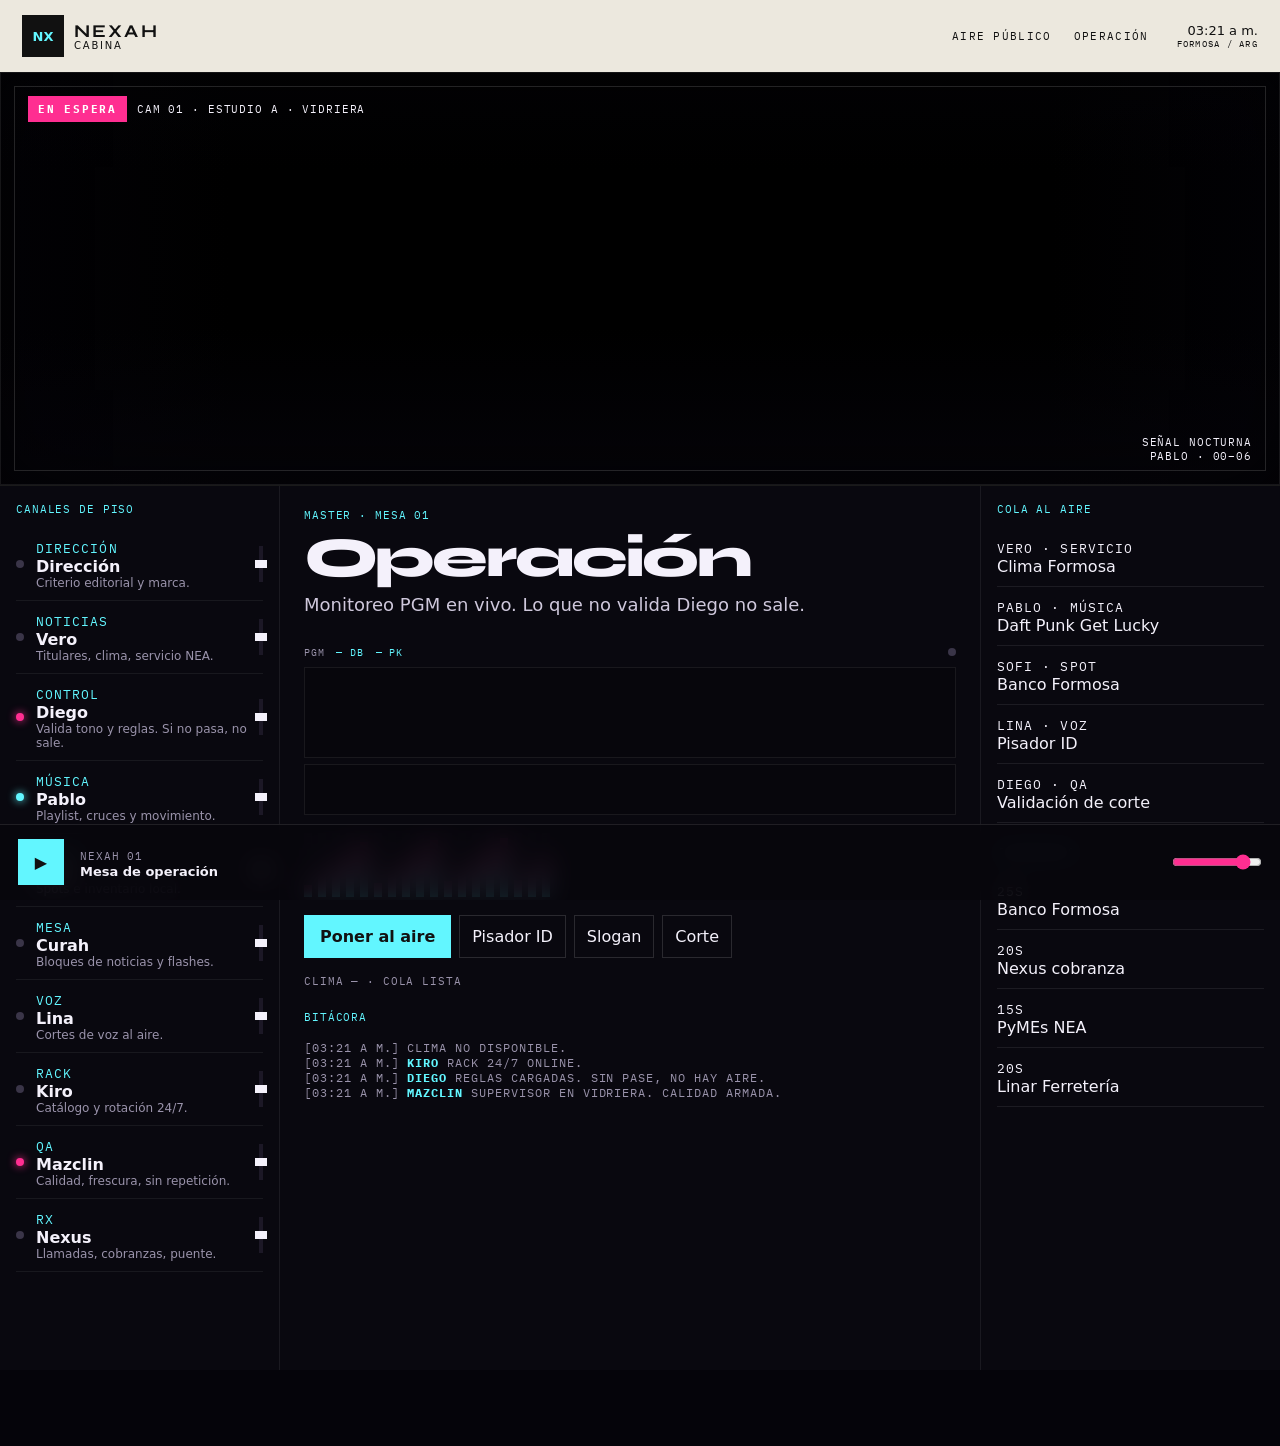
==== commit 3fa2f814: "Monitoreo PGM en vivo: espectro, RMS, pico y scope" ====
--- a/cabina.html
+++ b/cabina.html
@@ -49,7 +49,17 @@
       <div class="master">
         <p class="k mono">Master · Mesa 01</p>
         <h1>Operación</h1>
-        <p class="lead" style="margin-top:10px">Lo que no valida Diego no sale. Mazclin supervisa tono, frescura y repetición.</p>
+        <p class="lead" style="margin-top:10px">Monitoreo PGM en vivo. Lo que no valida Diego no sale.</p>
+        <div class="mon">
+          <div class="mon-top mono">
+            <span>PGM</span>
+            <span id="lvlDb">— dB</span>
+            <span id="peakDb">— PK</span>
+            <i id="clipLed" class="clip"></i>
+          </div>
+          <canvas id="vuMaster" width="640" height="88"></canvas>
+          <canvas id="vuScope" width="640" height="48"></canvas>
+        </div>
         <div class="vu-row" id="faders"></div>
         <div class="ops">
           <button class="air" data-play data-play-label type="button">Poner al aire</button>
--- a/css/cabina.css
+++ b/css/cabina.css
@@ -25,3 +25,11 @@
 .bar b { display: block; width: 100%; background: linear-gradient(#ff2e91, #62f6ff); }
 .ops { display: flex; gap: 8px; flex-wrap: wrap; margin: 16px 0; }
 .side { padding: 16px 16px 90px; border-left: 1px solid #ffffff12; overflow: auto; }
+.mon { margin: 16px 0 8px; }
+.mon-top { display: flex; align-items: center; gap: 12px; font-size: 10px; color: var(--mut); margin-bottom: 8px; }
+.mon-top span:nth-child(2), .mon-top span:nth-child(3) { color: var(--neon); }
+#vuMaster, #vuScope { width: 100%; display: block; background: #07060c; border: 1px solid #ffffff12; }
+#vuScope { margin-top: 6px; }
+.clip { width: 8px; height: 8px; border-radius: 50%; background: #3a3548; margin-left: auto; }
+.clip.on { background: #ff2e91; box-shadow: 0 0 8px #ff2e91; }
+body.is-live .stamp b { background: #ff2e91; }
